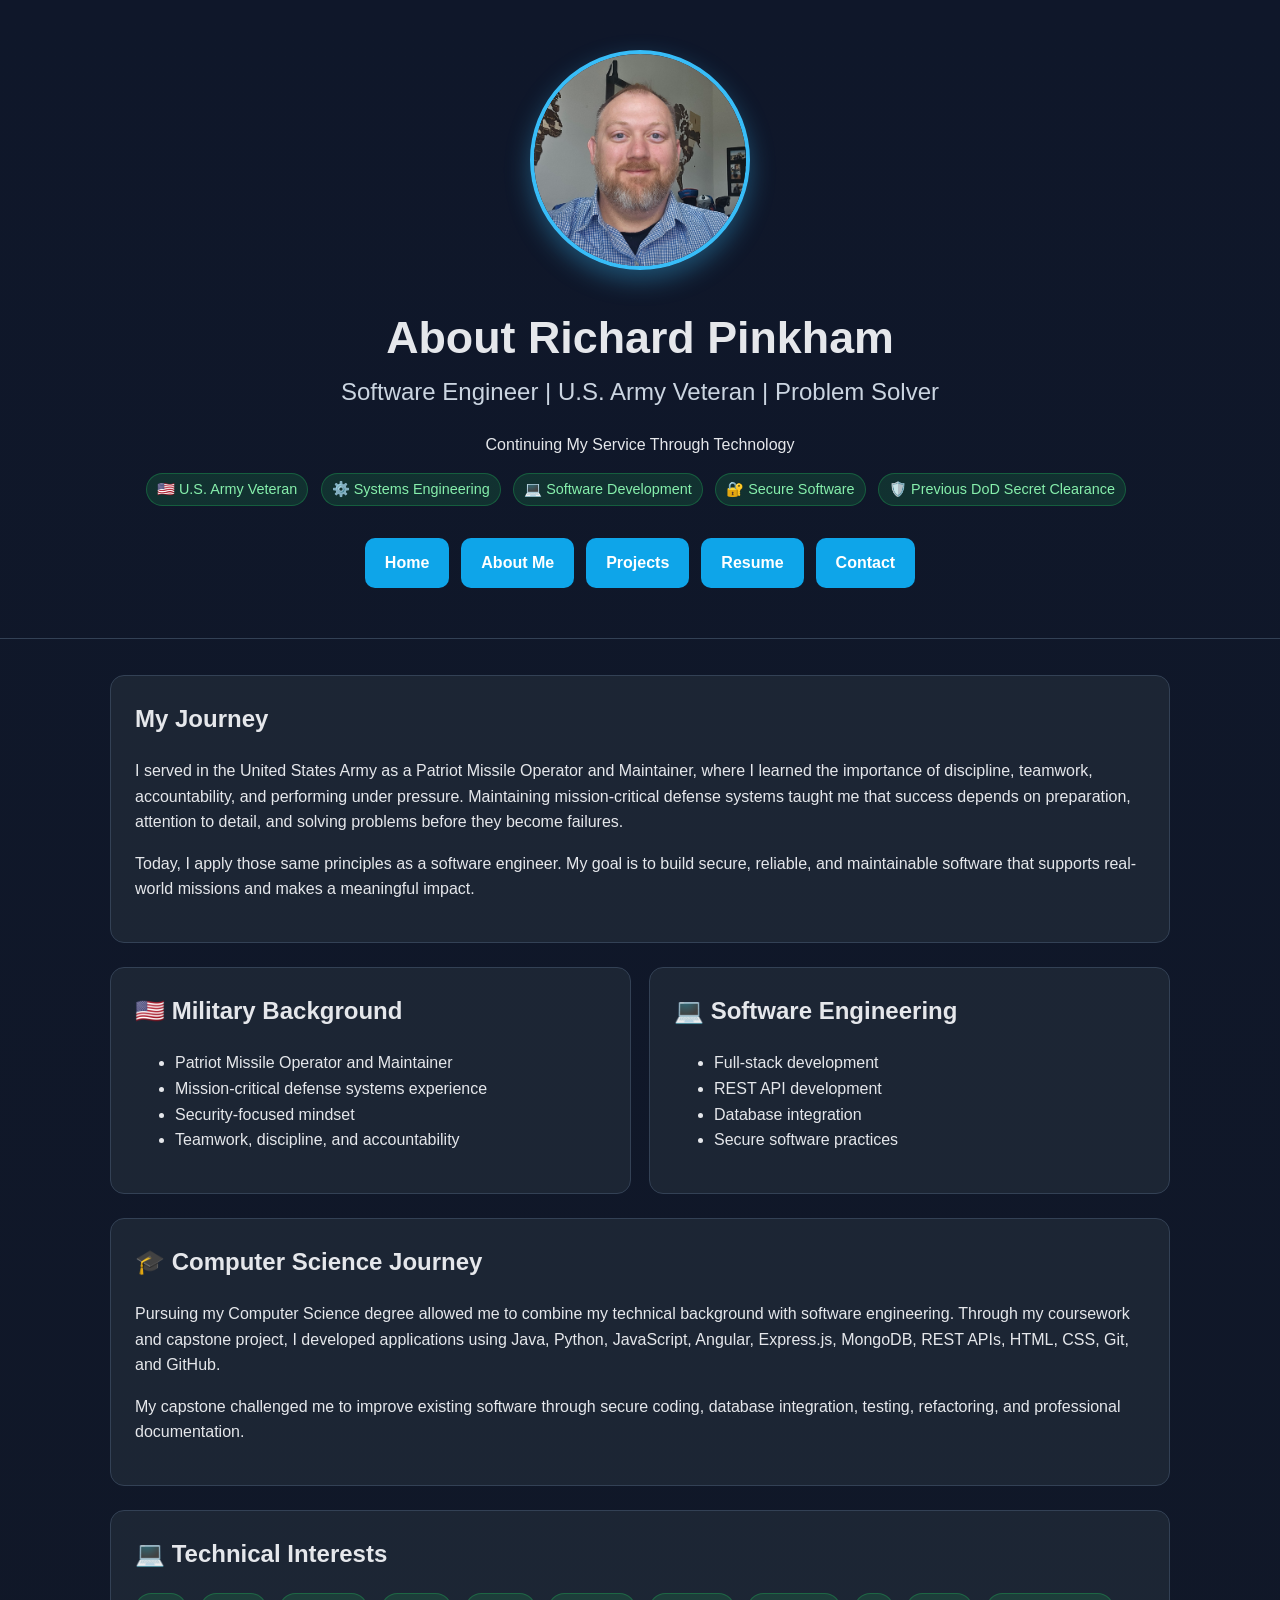
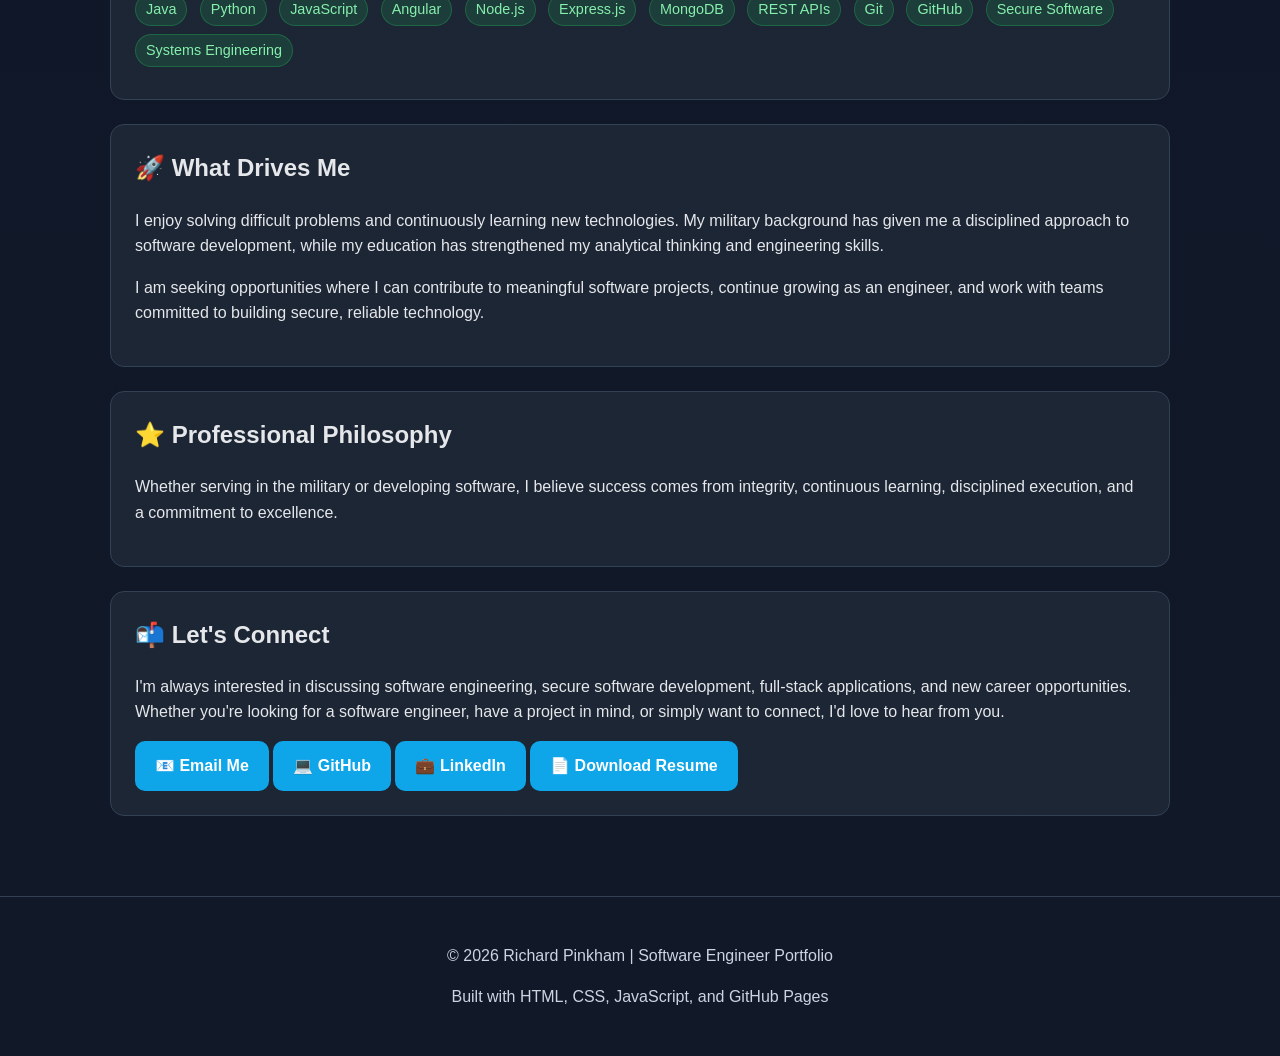
==== About Me.html @ dc11c47b "Rename self-assessment.html to About Me.html" ====
<!DOCTYPE html>
<html lang="en">
<head>
  <meta charset="UTF-8" />
  <meta name="viewport" content="width=device-width, initial-scale=1.0" />
  <title>About Me | Richard Pinkham</title>
  <style>
    :root {
      --bg: #0f172a;
      --card: #1f2937;
      --text: #e5e7eb;
      --muted: #cbd5e1;
      --accent: #38bdf8;
      --border: #334155;
    }

    * { box-sizing: border-box; }

    body {
      margin: 0;
      font-family: Arial, Helvetica, sans-serif;
      background: linear-gradient(180deg, #0f172a 0%, #111827 100%);
      color: var(--text);
      line-height: 1.6;
    }

    .wrap {
      max-width: 1100px;
      margin: 0 auto;
      padding: 0 20px;
    }

    header {
      padding: 50px 20px;
      border-bottom: 1px solid var(--border);
      text-align: center;
    }

    .profile-photo {
      width: 220px;
      height: 220px;
      object-fit: cover;
      border-radius: 50%;
      border: 4px solid var(--accent);
      box-shadow: 0 10px 25px rgba(56,189,248,.35);
      margin-bottom: 24px;
    }

    h1 {
      font-size: 2.8rem;
      margin: 0;
    }

    h2, h3 {
      margin-top: 0;
    }

    .subtitle {
      color: var(--muted);
      font-weight: 400;
    }

    nav {
      margin-top: 24px;
      display: flex;
      justify-content: center;
      gap: 12px;
      flex-wrap: wrap;
    }

    nav a, .button {
      color: white;
      text-decoration: none;
      background: #0ea5e9;
      padding: 12px 20px;
      border-radius: 10px;
      display: inline-block;
      font-weight: 600;
    }

    nav a:hover, .button:hover {
      background: #0284c7;
    }

    main {
      padding: 36px 20px 56px;
    }

    .hero, .card {
      background: rgba(31, 41, 55, 0.85);
      border: 1px solid var(--border);
      border-radius: 14px;
      padding: 24px;
      margin-bottom: 24px;
    }

    .grid {
      display: grid;
      grid-template-columns: repeat(auto-fit, minmax(260px, 1fr));
      gap: 18px;
    }

    .tag {
      display: inline-block;
      background: rgba(34, 197, 94, 0.15);
      color: #86efac;
      border: 1px solid rgba(34, 197, 94, 0.3);
      padding: 4px 10px;
      border-radius: 999px;
      font-size: 0.9rem;
      margin-right: 8px;
      margin-bottom: 8px;
    }

    .muted {
      color: var(--muted);
    }

    footer {
      border-top: 1px solid var(--border);
      padding: 30px 20px;
      color: var(--muted);
      text-align: center;
    }
  </style>
</head>

<body>

  <header>
    <div class="wrap">
      <img src="images/Richard Pinkham.jpg"
         alt="Richard Pinkham"
         class="profile-photo">

      <h1>About Richard Pinkham</h1>
      <h2 class="subtitle">Software Engineer | U.S. Army Veteran | Problem Solver</h2>
      <p>Continuing My Service Through Technology</p>

      <div class="hero-tags">
        <span class="tag">🇺🇸 U.S. Army Veteran</span>
        <span class="tag">⚙️ Systems Engineering</span>
        <span class="tag">💻 Software Development</span>
        <span class="tag">🔐 Secure Software</span>
        <span class="tag">🛡️ Previous DoD Secret Clearance</span>
      </div>

      <nav>
        <a href="index.html">Home</a>
        <a href="self-assessment.html">About Me</a>
        <a href="travlr-project.html">Projects</a>
        <a href="Richard_Pinkham_Resume.pdf">Resume</a>
        <a href="mailto:richard.pinkham1234@gmail.com">Contact</a>
      </nav>
    </div>
  </header>

  <main>
    <div class="wrap">

      <section class="hero">
        <h2> My Journey</h2>
        <p>
          I served in the United States Army as a Patriot Missile Operator and Maintainer,
          where I learned the importance of discipline, teamwork, accountability, and
          performing under pressure. Maintaining mission-critical defense systems taught me
          that success depends on preparation, attention to detail, and solving problems
          before they become failures.
        </p>
        <p>
          Today, I apply those same principles as a software engineer. My goal is to build
          secure, reliable, and maintainable software that supports real-world missions
          and makes a meaningful impact.
        </p>
      </section>

      <section class="grid">
        <div class="card">
          <h2>🇺🇸 Military Background</h2>
          <ul>
            <li>Patriot Missile Operator and Maintainer</li>
            <li>Mission-critical defense systems experience</li>
            <li>Security-focused mindset</li>
            <li>Teamwork, discipline, and accountability</li>
          </ul>
        </div>

        <div class="card">
          <h2>💻 Software Engineering</h2>
          <ul>
            <li>Full-stack development</li>
            <li>REST API development</li>
            <li>Database integration</li>
            <li>Secure software practices</li>
          </ul>
        </div>
      </section>

      <section class="hero">
        <h2>🎓 Computer Science Journey</h2>
        <p>
          Pursuing my Computer Science degree allowed me to combine my technical background
          with software engineering. Through my coursework and capstone project, I developed
          applications using Java, Python, JavaScript, Angular, Express.js, MongoDB, REST APIs,
          HTML, CSS, Git, and GitHub.
        </p>
        <p>
          My capstone challenged me to improve existing software through secure coding,
          database integration, testing, refactoring, and professional documentation.
        </p>
      </section>

      <section class="hero">
        <h2>💻 Technical Interests</h2>
        <span class="tag">Java</span>
        <span class="tag">Python</span>
        <span class="tag">JavaScript</span>
        <span class="tag">Angular</span>
        <span class="tag">Node.js</span>
        <span class="tag">Express.js</span>
        <span class="tag">MongoDB</span>
        <span class="tag">REST APIs</span>
        <span class="tag">Git</span>
        <span class="tag">GitHub</span>
        <span class="tag">Secure Software</span>
        <span class="tag">Systems Engineering</span>
      </section>

      <section class="hero">
        <h2>🚀 What Drives Me</h2>
        <p>
          I enjoy solving difficult problems and continuously learning new technologies.
          My military background has given me a disciplined approach to software development,
          while my education has strengthened my analytical thinking and engineering skills.
        </p>
        <p>
          I am seeking opportunities where I can contribute to meaningful software projects,
          continue growing as an engineer, and work with teams committed to building secure,
          reliable technology.
        </p>
      </section>

      <section class="hero">
        <h2>⭐ Professional Philosophy</h2>
        <p>
          Whether serving in the military or developing software, I believe success comes from
          integrity, continuous learning, disciplined execution, and a commitment to excellence.
        </p>
      </section>
      <section class="hero">
          <h2>📬 Let's Connect</h2>

          <p>
              I'm always interested in discussing software engineering,
              secure software development, full-stack applications,
              and new career opportunities. Whether you're looking for a
              software engineer, have a project in mind, or simply want to
              connect, I'd love to hear from you.
          </p>

          <div class="hero-actions">
              <a class="button" href="mailto:richard.pinkham1234@gmail.com">
                  📧 Email Me
              </a>

              <a class="button" href="https://github.com/Pank365" target="_blank">
                  💻 GitHub
              </a>

              <a class="button" href="https://www.linkedin.com/in/richard-pinkham-11373a106/" target="_blank">
                  💼 LinkedIn
              </a>

              <a class="button" href="Richard_Pinkham_Resume.pdf">
                  📄 Download Resume
              </a>
          </div>
      </section>

    </div>
  </main>

  <footer>
    <p>&copy; 2026 Richard Pinkham | Software Engineer Portfolio</p>
    <p>Built with HTML, CSS, JavaScript, and GitHub Pages</p>
  </footer>

</body>
</html>
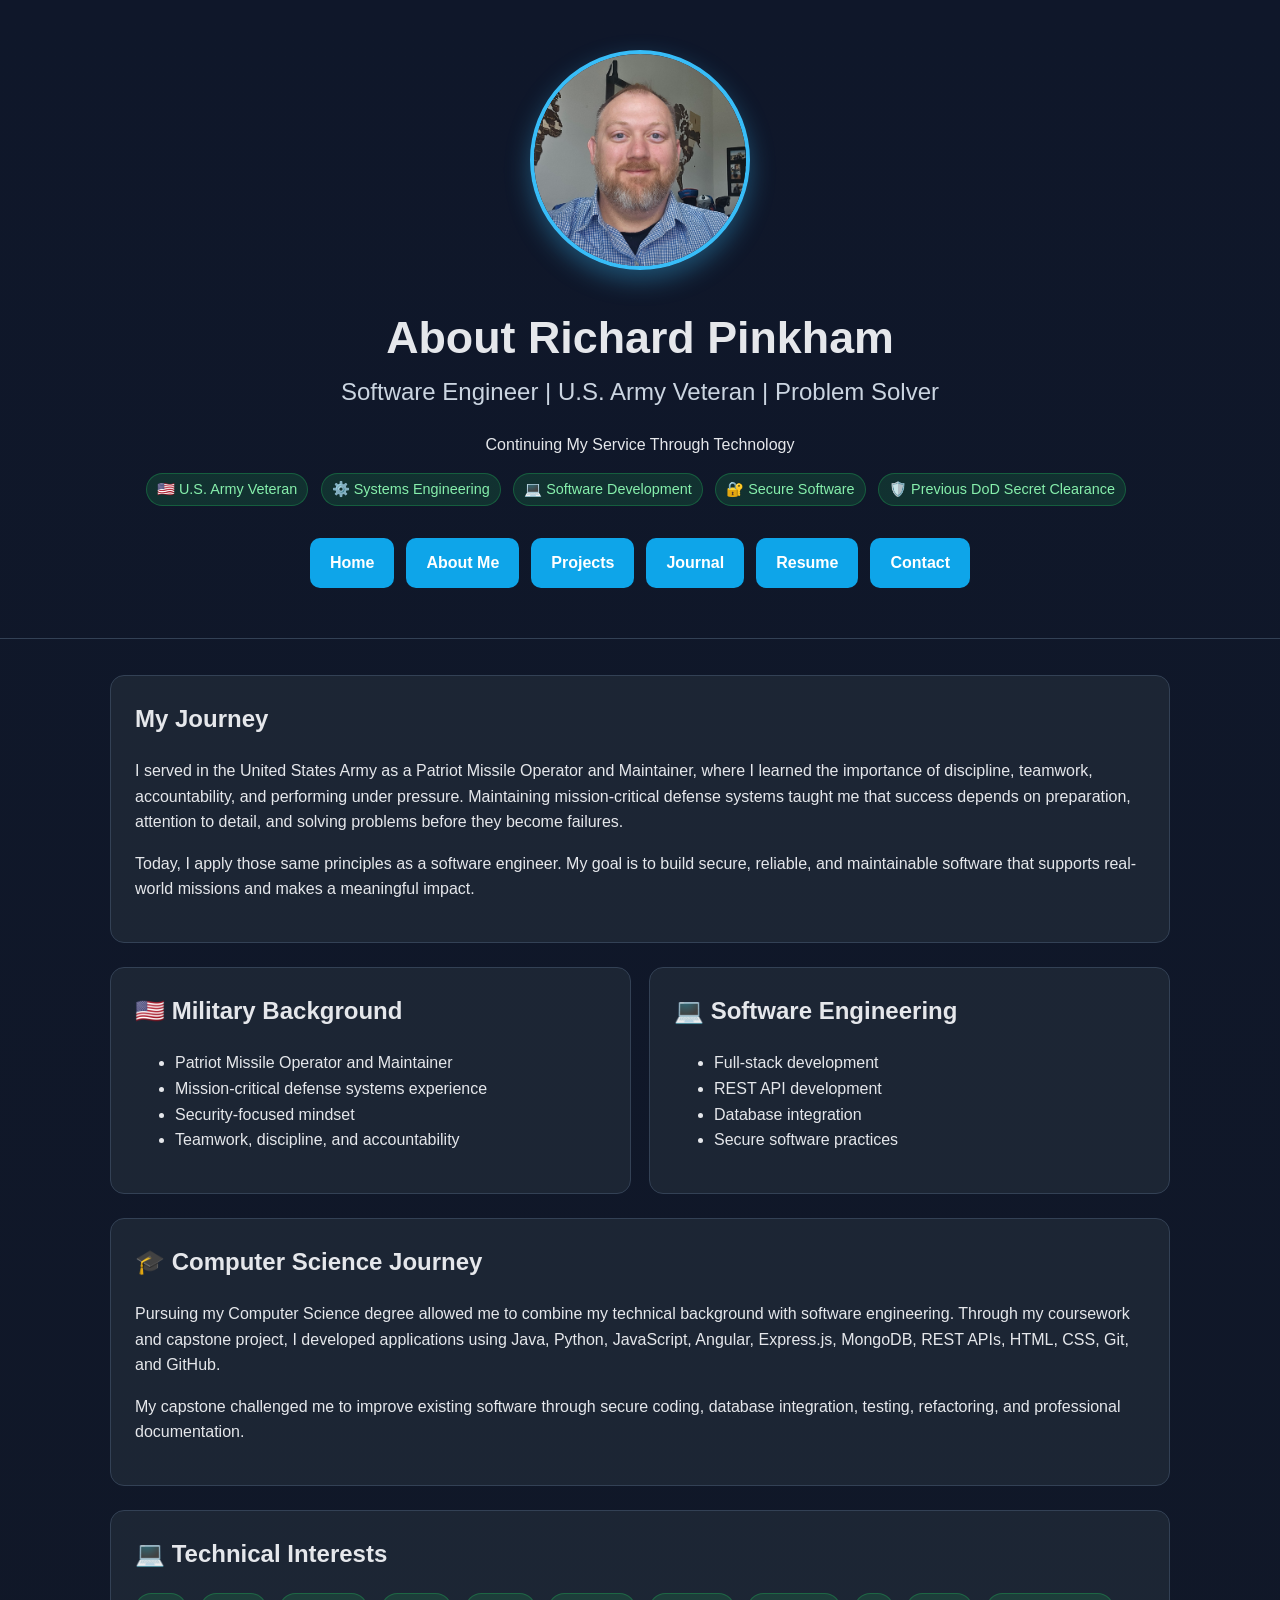
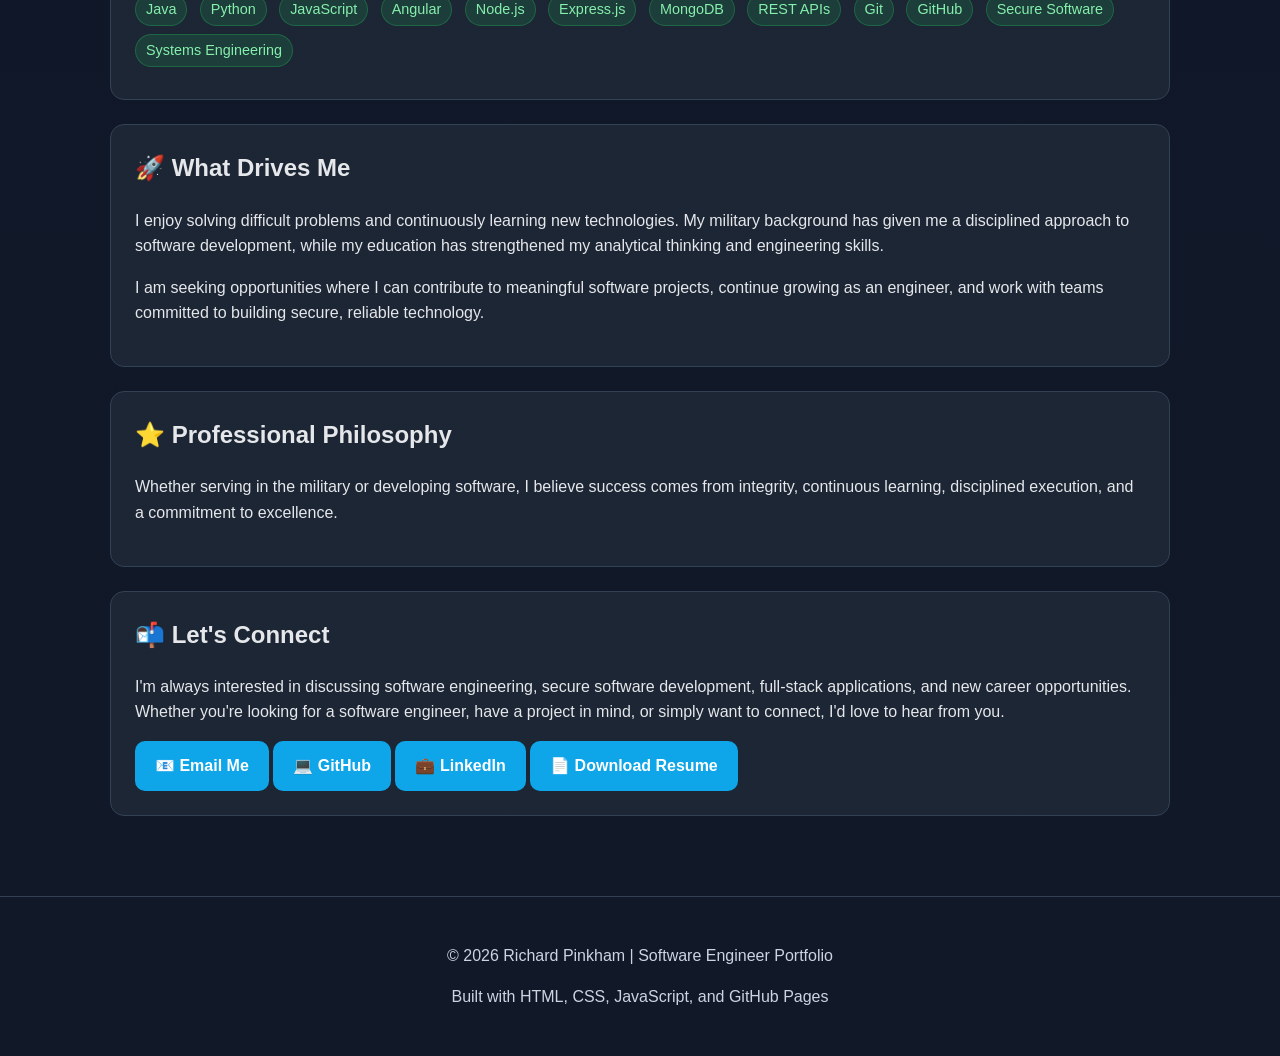
==== commit ecfa4b49: "Update About Me.html" ====
--- a/About Me.html
+++ b/About Me.html
@@ -149,6 +149,7 @@
         <a href="index.html">Home</a>
         <a href="self-assessment.html">About Me</a>
         <a href="travlr-project.html">Projects</a>
+        <a href="engineering-journal.html">Journal</a>
         <a href="Richard_Pinkham_Resume.pdf">Resume</a>
         <a href="mailto:richard.pinkham1234@gmail.com">Contact</a>
       </nav>
